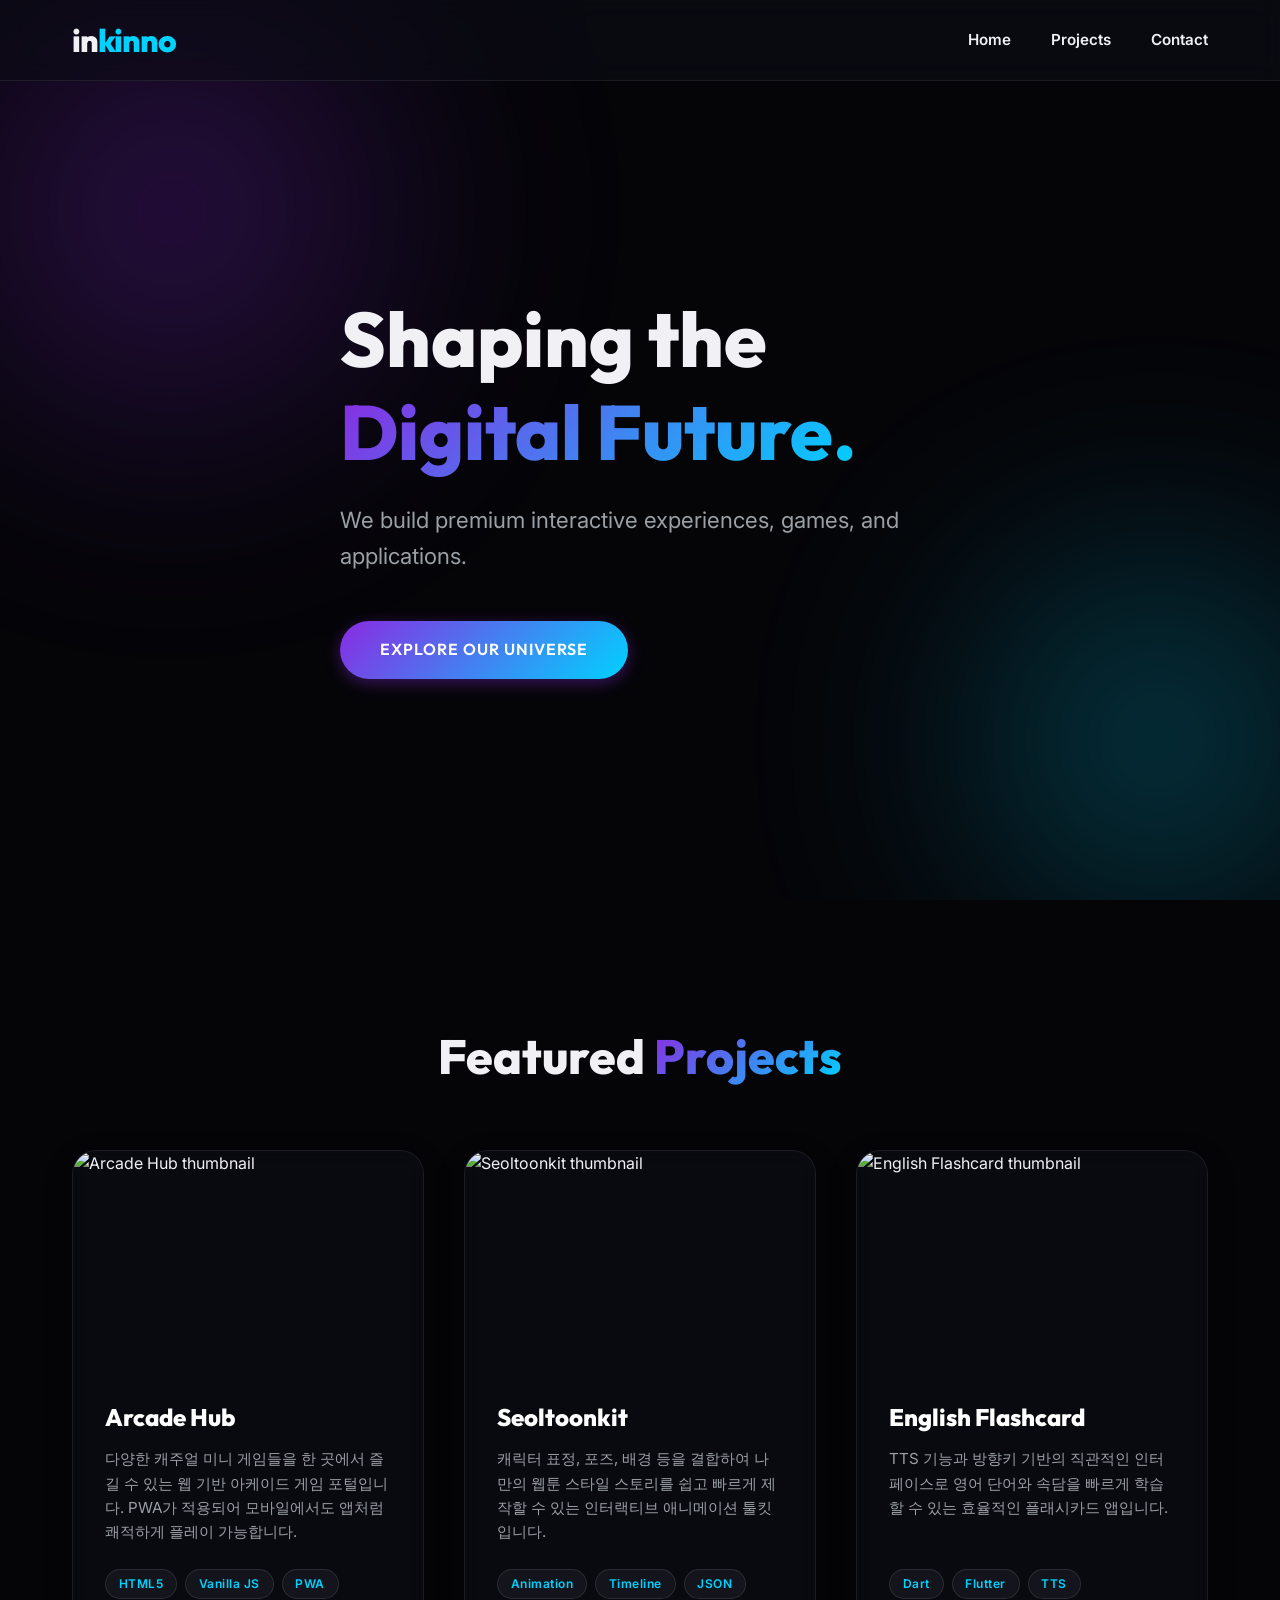
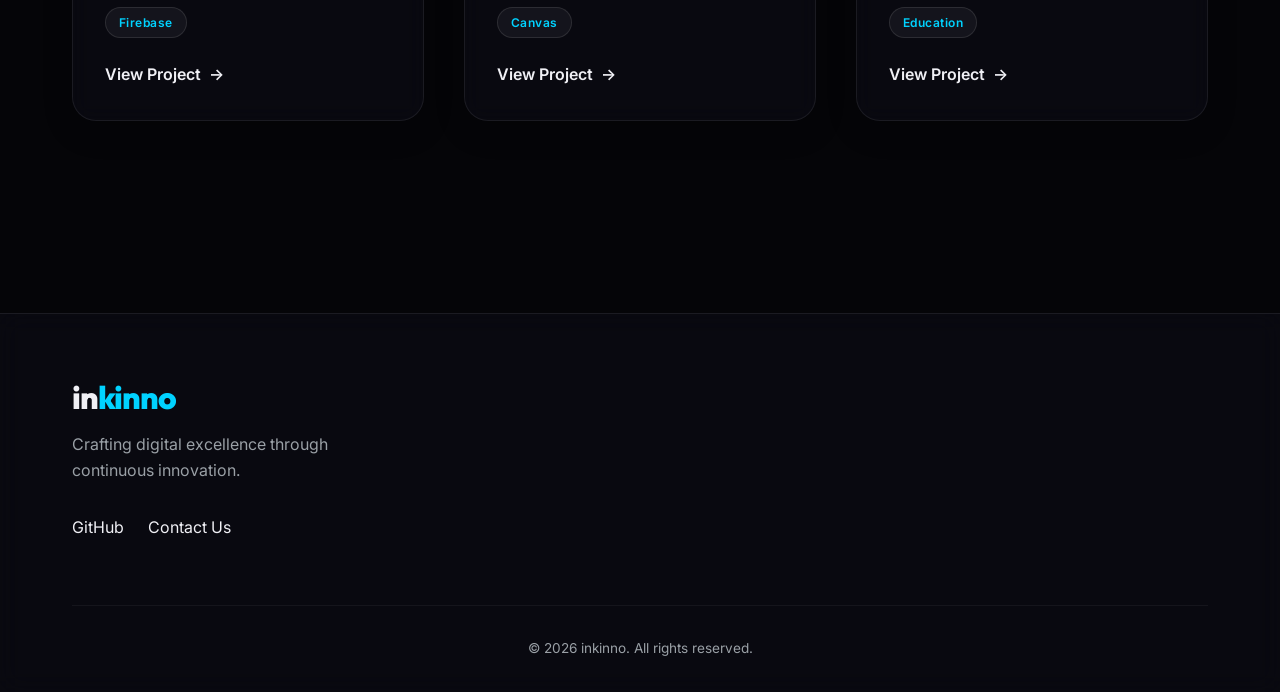
==== index.html @ 1d959489 "feat: init premium one-page portfolio" ====
<!DOCTYPE html>
<html lang="ko">
<head>
    <meta charset="UTF-8">
    <meta name="viewport" content="width=device-width, initial-scale=1.0">
    <title>inkinno - Premium Creative Hub</title>
    <meta name="description" content="inkinno의 프리미엄 프로젝트와 크리에이티브 허브를 만나보세요. 혁신적인 웹 및 앱 프로젝트를 경험할 수 있습니다.">
    
    <!-- Google Fonts -->
    <link rel="preconnect" href="https://fonts.googleapis.com">
    <link rel="preconnect" href="https://fonts.gstatic.com" crossorigin>
    <link href="https://fonts.googleapis.com/css2?family=Inter:wght@300;400;600;800&family=Outfit:wght@300;400;600;800&display=swap" rel="stylesheet">
    
    <!-- Stylesheets -->
    <link rel="stylesheet" href="css/style.css">
    <link rel="stylesheet" href="css/components.css">
</head>
<body>
    <div class="background-effects">
        <div class="glow glow-1"></div>
        <div class="glow glow-2"></div>
    </div>

    <header class="glass-header">
        <div class="container header-container">
            <h1 class="logo">in<span>kinno</span></h1>
            <nav>
                <ul class="nav-links">
                    <li><a href="#home">Home</a></li>
                    <li><a href="#projects">Projects</a></li>
                    <li><a href="#contact">Contact</a></li>
                </ul>
            </nav>
        </div>
    </header>

    <main>
        <section id="home" class="hero">
            <div class="container hero-content">
                <h2 class="hero-title">Shaping the<br><span class="text-gradient">Digital Future.</span></h2>
                <p class="hero-subtitle">We build premium interactive experiences, games, and applications.</p>
                <a href="#projects" class="btn btn-primary">Explore Our Universe</a>
            </div>
        </section>

        <section id="projects" class="projects-section">
            <div class="container">
                <h3 class="section-title">Featured <span class="text-gradient">Projects</span></h3>
                <div id="project-grid" class="project-grid">
                    <!-- Projects will be dynamically injected here by JS -->
                </div>
            </div>
        </section>
    </main>

    <footer id="contact" class="glass-footer">
        <div class="container footer-container">
            <div class="footer-info">
                <h4 class="logo">in<span>kinno</span></h4>
                <p>Crafting digital excellence through continuous innovation.</p>
            </div>
            <div class="footer-links">
                <a href="https://github.com/inkinno" target="_blank" rel="noopener noreferrer">GitHub</a>
                <a href="mailto:contact@inkinno.com">Contact Us</a>
            </div>
            <p class="copyright">&copy; 2026 inkinno. All rights reserved.</p>
        </div>
    </footer>

    <!-- Scripts -->
    <script type="module" src="js/app.js"></script>
</body>
</html>
---- css/style.css ----
/* css/style.css */

:root {
    /* Color Palette - Deep Dark Premium */
    --bg-main: #050508;
    --bg-secondary: #0d0d16;
    --text-main: #f0f0f5;
    --text-muted: #9aa0a6;
    
    /* Brand Gradients & Accents */
    --accent-primary: #8a2be2; /* Blue Violet */
    --accent-secondary: #00d2ff; /* Bright Cyan */
    --gradient-primary: linear-gradient(135deg, var(--accent-primary) 0%, var(--accent-secondary) 100%);
    
    /* Glassmorphism */
    --glass-bg: rgba(13, 13, 22, 0.6);
    --glass-border: rgba(255, 255, 255, 0.08);
    --glass-shadow: 0 8px 32px 0 rgba(0, 0, 0, 0.37);
    
    /* Typography */
    --font-heading: 'Outfit', sans-serif;
    --font-body: 'Inter', sans-serif;
    
    /* Layout */
    --container-max: 1200px;
    --spacing-md: 2rem;
    --spacing-lg: 4rem;
    --spacing-xl: 8rem;
    
    /* Transitions */
    --transition-smooth: all 0.4s cubic-bezier(0.25, 0.46, 0.45, 0.94);
}

/* Reset & Base */
* {
    margin: 0;
    padding: 0;
    box-sizing: border-box;
}

html {
    scroll-behavior: smooth;
}

body {
    background-color: var(--bg-main);
    color: var(--text-main);
    font-family: var(--font-body);
    line-height: 1.6;
    overflow-x: hidden;
    position: relative;
}

h1, h2, h3, h4, h5, h6 {
    font-family: var(--font-heading);
    font-weight: 800;
    line-height: 1.2;
}

a {
    color: inherit;
    text-decoration: none;
}

/* Background Effects */
.background-effects {
    position: fixed;
    top: 0;
    left: 0;
    width: 100vw;
    height: 100vh;
    z-index: -1;
    overflow: hidden;
    pointer-events: none;
}

.glow {
    position: absolute;
    border-radius: 50%;
    filter: blur(120px);
    opacity: 0.4;
    animation: float 20s infinite ease-in-out alternate;
}

.glow-1 {
    width: 600px;
    height: 600px;
    background: radial-gradient(circle, var(--accent-primary) 0%, transparent 70%);
    top: -10%;
    left: -10%;
}

.glow-2 {
    width: 500px;
    height: 500px;
    background: radial-gradient(circle, var(--accent-secondary) 0%, transparent 70%);
    bottom: -10%;
    right: -10%;
    animation-delay: -10s;
}

@keyframes float {
    0% { transform: translate(0, 0) scale(1); }
    100% { transform: translate(100px, 100px) scale(1.2); }
}

/* Layout Utilities */
.container {
    max-width: var(--container-max);
    margin: 0 auto;
    padding: 0 var(--spacing-md);
}

.text-gradient {
    background: var(--gradient-primary);
    -webkit-background-clip: text;
    -webkit-text-fill-color: transparent;
    background-clip: text;
}
---- css/components.css ----
/* css/components.css */

/* --- Buttons --- */
.btn {
    display: inline-block;
    padding: 1rem 2.5rem;
    border-radius: 50px;
    font-weight: 600;
    font-family: var(--font-heading);
    letter-spacing: 1px;
    text-transform: uppercase;
    transition: var(--transition-smooth);
    cursor: pointer;
    border: none;
    position: relative;
    overflow: hidden;
    z-index: 1;
}

.btn-primary {
    background: var(--gradient-primary);
    color: #fff;
    box-shadow: 0 4px 15px rgba(138, 43, 226, 0.4);
}

.btn-primary::before {
    content: '';
    position: absolute;
    top: 0; left: 0; width: 100%; height: 100%;
    background: linear-gradient(135deg, var(--accent-secondary) 0%, var(--accent-primary) 100%);
    z-index: -1;
    transition: opacity 0.4s ease;
    opacity: 0;
}

.btn-primary:hover {
    transform: translateY(-3px);
    box-shadow: 0 8px 25px rgba(0, 210, 255, 0.5);
}

.btn-primary:hover::before {
    opacity: 1;
}

/* --- Header & Nav --- */
.glass-header {
    position: fixed;
    top: 0;
    width: 100%;
    background: var(--glass-bg);
    backdrop-filter: blur(12px);
    -webkit-backdrop-filter: blur(12px);
    border-bottom: 1px solid var(--glass-border);
    z-index: 100;
    transition: var(--transition-smooth);
}

.header-container {
    display: flex;
    justify-content: space-between;
    align-items: center;
    height: 80px;
}

.logo {
    font-size: 2rem;
    letter-spacing: -1px;
}

.logo span {
    color: var(--accent-secondary);
}

.nav-links {
    display: flex;
    list-style: none;
    gap: 2.5rem;
}

.nav-links a {
    font-size: 0.95rem;
    font-weight: 600;
    color: var(--text-main);
    transition: var(--transition-smooth);
    position: relative;
}

.nav-links a::after {
    content: '';
    position: absolute;
    width: 0;
    height: 2px;
    bottom: -5px;
    left: 0;
    background: var(--gradient-primary);
    transition: width 0.3s ease;
}

.nav-links a:hover {
    color: var(--accent-secondary);
}

.nav-links a:hover::after {
    width: 100%;
}

/* --- Hero Section --- */
.hero {
    min-height: 100vh;
    display: flex;
    align-items: center;
    padding-top: 80px; /* offset header */
}

.hero-content {
    max-width: 800px;
    animation: fadeUp 1s ease forwards;
}

.hero-title {
    font-size: clamp(3rem, 6vw, 5.5rem);
    margin-bottom: 1.5rem;
}

.hero-subtitle {
    font-size: clamp(1.1rem, 2vw, 1.4rem);
    color: var(--text-muted);
    margin-bottom: 3rem;
    max-width: 600px;
}

@keyframes fadeUp {
    from { opacity: 0; transform: translateY(30px); }
    to { opacity: 1; transform: translateY(0); }
}

/* --- Projects Section --- */
.projects-section {
    padding: var(--spacing-xl) 0;
    position: relative;
}

.section-title {
    font-size: 3rem;
    margin-bottom: var(--spacing-lg);
    text-align: center;
}

.project-grid {
    display: grid;
    grid-template-columns: repeat(auto-fill, minmax(320px, 1fr));
    gap: 2.5rem;
}

/* --- Project Card --- */
.project-card {
    background: var(--glass-bg);
    border: 1px solid var(--glass-border);
    border-radius: 24px;
    overflow: hidden;
    backdrop-filter: blur(10px);
    transition: var(--transition-smooth);
    display: flex;
    flex-direction: column;
    text-decoration: none;
    box-shadow: 0 10px 30px rgba(0,0,0,0.2);
}

.project-card:hover {
    transform: translateY(-10px);
    border-color: rgba(255, 255, 255, 0.2);
    box-shadow: var(--glass-shadow), 0 0 20px rgba(138, 43, 226, 0.2);
}

.card-image-wrap {
    width: 100%;
    height: 220px;
    overflow: hidden;
    position: relative;
}

.card-image-wrap img {
    width: 100%;
    height: 100%;
    object-fit: cover;
    transition: transform 0.6s ease;
}

.project-card:hover .card-image-wrap img {
    transform: scale(1.08);
}

.card-content {
    padding: 2rem;
    display: flex;
    flex-direction: column;
    flex-grow: 1;
}

.card-title {
    font-size: 1.5rem;
    margin-bottom: 1rem;
    color: #fff;
}

.card-desc {
    color: var(--text-muted);
    font-size: 0.95rem;
    margin-bottom: 1.5rem;
    flex-grow: 1;
}

.card-tags {
    display: flex;
    flex-wrap: wrap;
    gap: 0.5rem;
    margin-bottom: 1.5rem;
}

.tag {
    font-size: 0.75rem;
    padding: 0.3rem 0.8rem;
    border-radius: 20px;
    background: rgba(255, 255, 255, 0.05);
    border: 1px solid rgba(255, 255, 255, 0.1);
    color: var(--accent-secondary);
    font-weight: 600;
    letter-spacing: 0.5px;
}

.card-link {
    align-self: flex-start;
    display: inline-flex;
    align-items: center;
    gap: 0.5rem;
    font-weight: 600;
    color: var(--text-main);
    transition: var(--transition-smooth);
}

.card-link::after {
    content: '→';
    transition: transform 0.3s ease;
}

.project-card:hover .card-link {
    color: var(--accent-secondary);
}

.project-card:hover .card-link::after {
    transform: translateX(5px);
}

/* --- Footer --- */
.glass-footer {
    background: var(--glass-bg);
    backdrop-filter: blur(12px);
    border-top: 1px solid var(--glass-border);
    padding: var(--spacing-lg) 0 2rem;
    margin-top: var(--spacing-lg);
}

.footer-container {
    display: flex;
    flex-direction: column;
    gap: 2rem;
}

.footer-info p {
    color: var(--text-muted);
    margin-top: 1rem;
    max-width: 300px;
}

.footer-links {
    display: flex;
    gap: 1.5rem;
}

.footer-links a {
    color: var(--text-main);
    transition: color 0.3s ease;
}

.footer-links a:hover {
    color: var(--accent-secondary);
}

.copyright {
    text-align: center;
    color: var(--text-muted);
    font-size: 0.85rem;
    margin-top: 2rem;
    border-top: 1px solid rgba(255,255,255,0.05);
    padding-top: 2rem;
}

/* Responsive */
@media (max-width: 768px) {
    .header-container {
        flex-direction: column;
        justify-content: center;
        gap: 1rem;
        height: auto;
        padding: 1rem;
    }
    .hero-title {
        font-size: 2.5rem;
    }
    .project-grid {
        grid-template-columns: 1fr;
    }
}
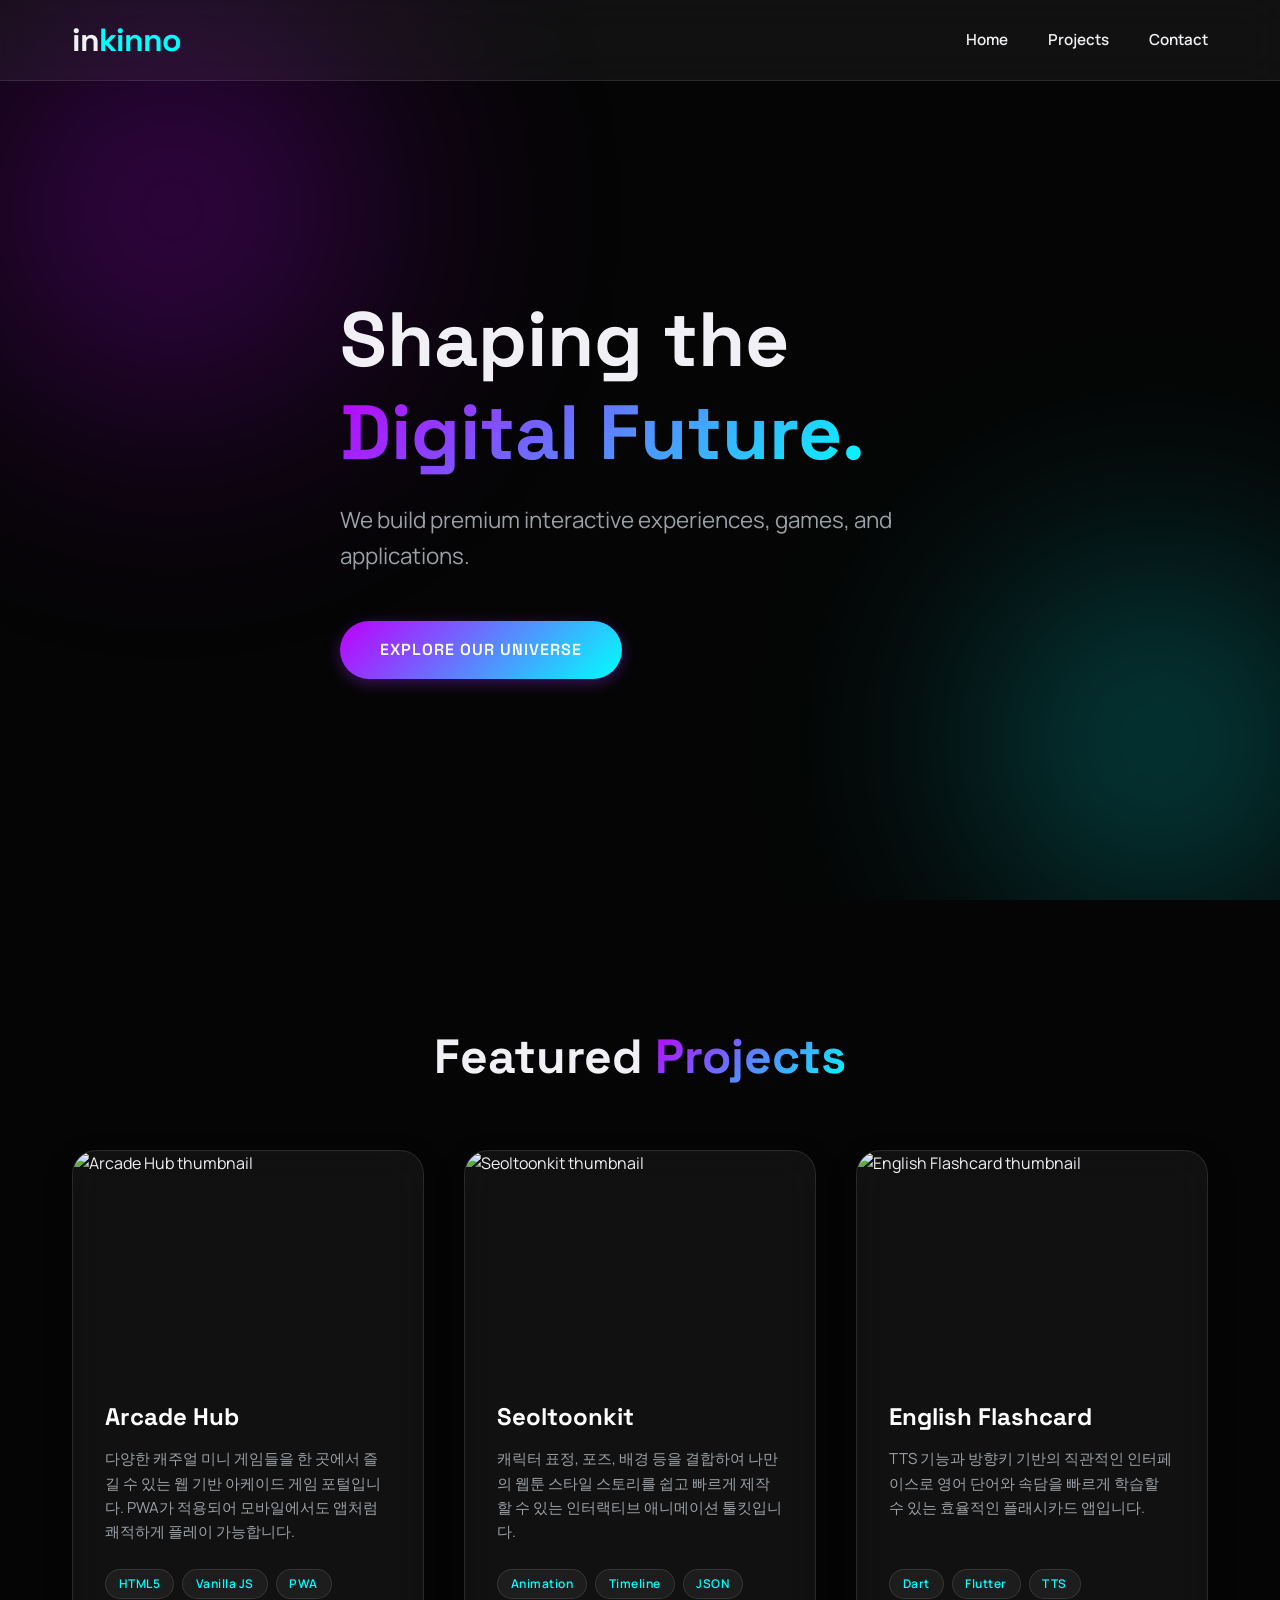
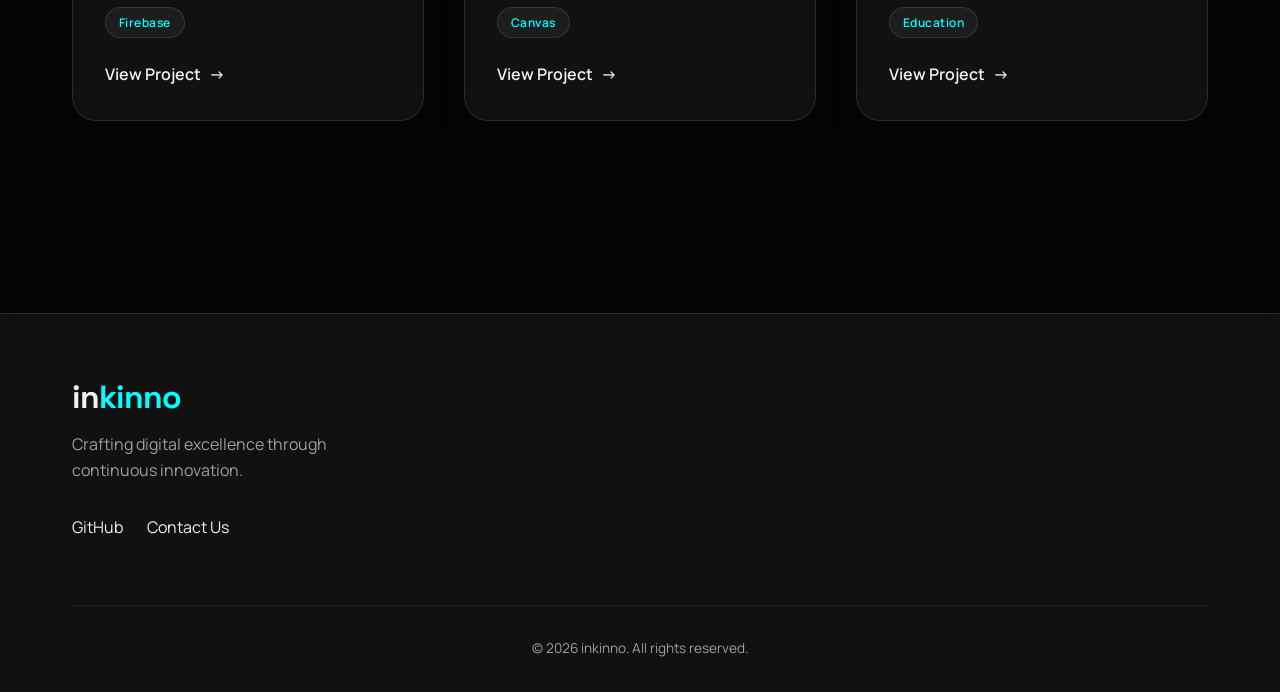
==== commit e3ec6429: "style: apply Inkinno Noir design system from Stitch" ====
--- a/index.html
+++ b/index.html
@@ -9,7 +9,7 @@
     <!-- Google Fonts -->
     <link rel="preconnect" href="https://fonts.googleapis.com">
     <link rel="preconnect" href="https://fonts.gstatic.com" crossorigin>
-    <link href="https://fonts.googleapis.com/css2?family=Inter:wght@300;400;600;800&family=Outfit:wght@300;400;600;800&display=swap" rel="stylesheet">
+    <link href="https://fonts.googleapis.com/css2?family=Manrope:wght@400;600&family=Space+Grotesk:wght@600;700&display=swap" rel="stylesheet">
     
     <!-- Stylesheets -->
     <link rel="stylesheet" href="css/style.css">
--- a/css/style.css
+++ b/css/style.css
@@ -2,24 +2,24 @@
 
 :root {
     /* Color Palette - Deep Dark Premium */
-    --bg-main: #050508;
-    --bg-secondary: #0d0d16;
+    --bg-main: #050505; /* Pure Obsidian */
+    --bg-secondary: #121212; /* Deep Carbon */
     --text-main: #f0f0f5;
     --text-muted: #9aa0a6;
     
     /* Brand Gradients & Accents */
-    --accent-primary: #8a2be2; /* Blue Violet */
-    --accent-secondary: #00d2ff; /* Bright Cyan */
+    --accent-primary: #bd00ff; /* Electric Purple */
+    --accent-secondary: #00ffff; /* Neon Cyan */
     --gradient-primary: linear-gradient(135deg, var(--accent-primary) 0%, var(--accent-secondary) 100%);
     
     /* Glassmorphism */
-    --glass-bg: rgba(13, 13, 22, 0.6);
-    --glass-border: rgba(255, 255, 255, 0.08);
-    --glass-shadow: 0 8px 32px 0 rgba(0, 0, 0, 0.37);
+    --glass-bg: rgba(255, 255, 255, 0.05);
+    --glass-border: rgba(255, 255, 255, 0.1);
+    --glass-shadow: 0 8px 32px 0 rgba(0, 0, 0, 0.5);
     
     /* Typography */
-    --font-heading: 'Outfit', sans-serif;
-    --font-body: 'Inter', sans-serif;
+    --font-heading: 'Space Grotesk', sans-serif;
+    --font-body: 'Manrope', sans-serif;
     
     /* Layout */
     --container-max: 1200px;
--- a/css/components.css
+++ b/css/components.css
@@ -48,8 +48,8 @@
     top: 0;
     width: 100%;
     background: var(--glass-bg);
-    backdrop-filter: blur(12px);
-    -webkit-backdrop-filter: blur(12px);
+    backdrop-filter: blur(20px);
+    -webkit-backdrop-filter: blur(20px);
     border-bottom: 1px solid var(--glass-border);
     z-index: 100;
     transition: var(--transition-smooth);
@@ -158,7 +158,7 @@
     border: 1px solid var(--glass-border);
     border-radius: 24px;
     overflow: hidden;
-    backdrop-filter: blur(10px);
+    backdrop-filter: blur(20px);
     transition: var(--transition-smooth);
     display: flex;
     flex-direction: column;
